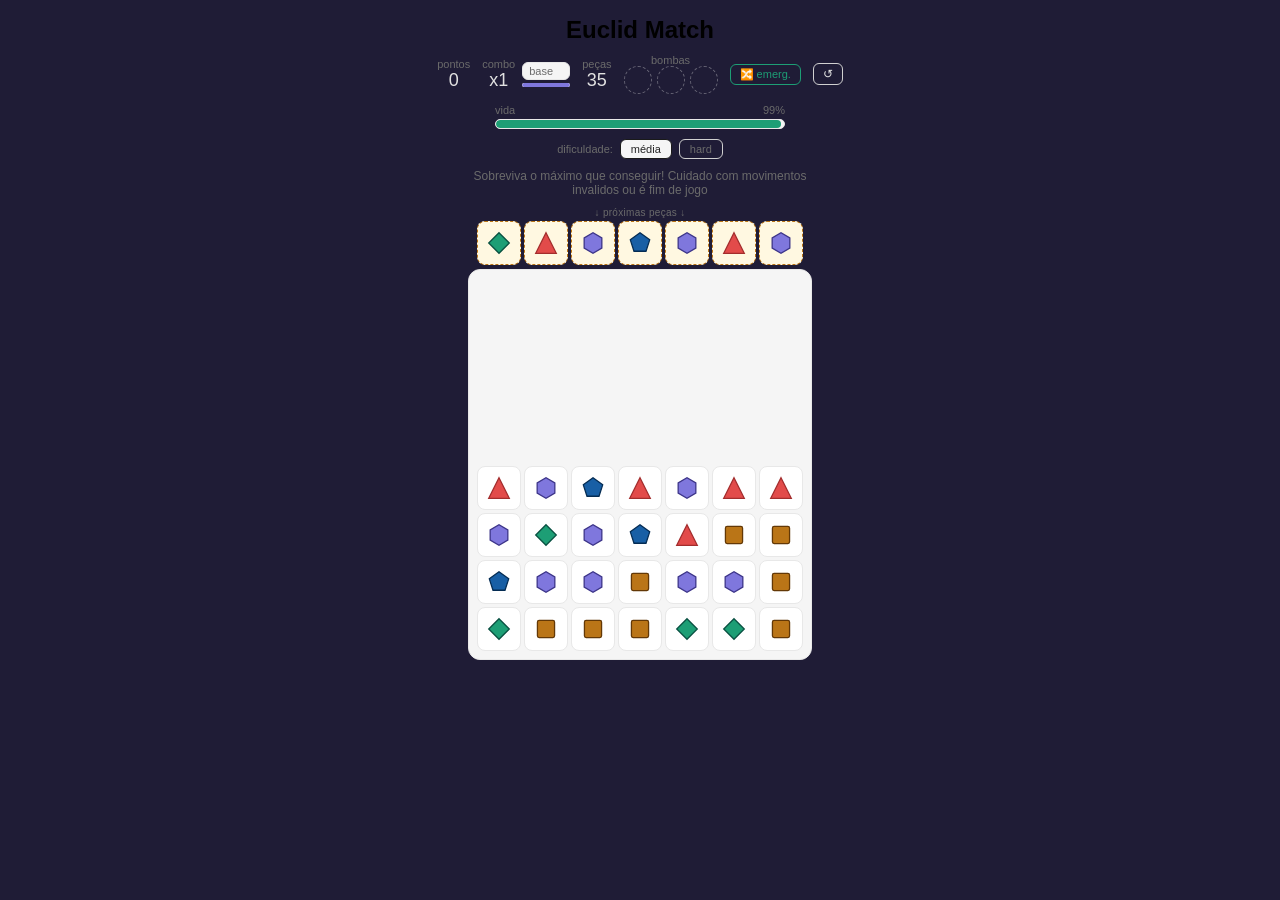
==== index.html @ 60dba9ab "paraiso de euclides v1" ====
<!DOCTYPE html>
<html lang="en">

<head>
    <meta charset="UTF-8">
    <meta name="viewport" content="width=device-width, initial-scale=1.0">
    <link rel="stylesheet" href="./styles/style.css">
    <title>Paraiso de Euclides</title>
</head>

<body>

    <!-- ═══════════════════════════════════════════════════════
     #gw — GAME WRAPPER
     Raiz de todo o layout do jogo.
     Futuro: substituir por <canvas> ou manter DOM dependendo
     da direção do projeto. Se quiser adicionar telas (menu,
     tutorial, highscore), cada tela vira um filho desse wrapper
     com display:none/flex controlado por screens/router.js
════════════════════════════════════════════════════════════ -->
    <div id="gw">
        <h2 class="sr-only">Euclid Match</h2>

        <!-- ── HUD SUPERIOR ──────────────────────────────────────
       Responsabilidade: exibir estado do jogo em tempo real.
       Componente futuro: components/hud.js
       Contém: pontuação, combo, peças restantes, bombas,
               botão de emergência, botão restart.
  ─────────────────────────────────────────────────────── -->
        <div id="topbar">

            <!-- Pontuação — atualizada por systems/match.js -->
            <div class="stat">
                <span class="sl">pontos</span>
                <span class="sv" id="score">0</span>
            </div>

            <!-- Combo meter — controlado por systems/combo.js
         #combotimer-bar = barra de janela de tempo do combo
         #multibadge     = texto do multiplicador atual (+0.5x, +1.0x...)
    -->
            <div id="combowrap">
                <div class="stat">
                    <span class="sl">combo</span>
                    <span id="combometer">x1</span>
                </div>
                <div style="display:flex;flex-direction:column;gap:3px;">
                    <span id="multibadge">base</span>
                    <div id="combotimer-bg">
                        <div id="combotimer-bar" style="width:100%"></div>
                    </div>
                </div>
            </div>

            <!-- Contador de peças restantes — atualizado por systems/board.js + systems/queue.js -->
            <div class="stat">
                <span class="sl">peças</span>
                <span class="sv" id="piecesleft">—</span>
            </div>

            <!-- Bombas — controlado por systems/bomb.js
         Cada .bomb-icon é um botão clicável gerado dinamicamente.
         .bomb-empty = slot vazio (sem bomba disponível)
    -->
            <div class="stat">
                <span class="sl">bombas</span>
                <div id="bombbar"></div>
            </div>

            <!-- Botão de emergência — controlado por systems/emergency.js
         1 uso por partida. Permite losango mover ortogonalmente.
    -->
            <button id="emergency-btn">🔀 emerg.</button>

            <!-- Restart — chama init() em core/main.js -->
            <button class="restart" id="restart">↺</button>
        </div>

        <!-- ── HP BAR ─────────────────────────────────────────────
       Sistema: systems/hp.js
       #hpbar largura e cor mudam via JS conforme hp cai.
       Verde (>50%) → Laranja (25-50%) → Vermelho (<25%)
  ──────────────────────────────────────────────────────── -->
        <div id="hpwrap">
            <div id="hplabel">
                <span>vida</span>
                <span id="hppct">100%</span>
            </div>
            <div id="hpbar-bg">
                <div id="hpbar" style="width:100%;background:#1D9E75;"></div>
            </div>
        </div>

        <!-- ── DIFFICULTY SELECTOR ──────────────────────────────
       Futuro: mover para tela de menu (screens/menu.js).
       Cada botão seta a variável diff e chama init().
       Pode virar um componente: components/difficulty-picker.js
  ──────────────────────────────────────────────────────── -->
        <div id="diff-bar">
            <span style="font-size:11px;color:var(--color-text-secondary)">dificuldade:</span>
            <button class="diff-btn active" data-diff="medio">média</button>
            <button class="diff-btn" data-diff="hard">hard</button>
        </div>

        <!-- ── STATUS MESSAGE ───────────────────────────────────
       Linha de feedback contextual.
       Atualizado por setMsg() — candidato a events/EventBus.emit('msg', texto)
       para desacoplar sistemas do DOM diretamente.
  ──────────────────────────────────────────────────────── -->
        <div id="msg">selecione uma peça</div>

        <!-- ── BOARD WRAPPER ────────────────────────────────────
       position:relative para o #overlay ficar absoluto sobre o tabuleiro.
       Contém: fila de entrada, tabuleiro, overlay de fim de jogo.
  ──────────────────────────────────────────────────────── -->
        <div id="boardwrap">

            <!-- ── QUEUE (fila de entrada) ──────────────────────
         Sistema: systems/queue.js
         Mostra 1 linha com a próxima peça de cada coluna.
         Células com .will-drop = coluna com espaço no topo,
         peça vai entrar imediatamente após o próximo gravity().
    ──────────────────────────────────────────────────── -->
            <div id="queue-label">↓ próximas peças ↓</div>
            <div id="queue-area">
                <!-- gerado dinamicamente por renderQueue() em systems/queue.js -->
            </div>

            <!-- ── BOARD (tabuleiro principal) ──────────────────
         Sistema: systems/board.js
         Grid 7×8. Células geradas dinamicamente por render()
         em systems/board.js.
         
         Estado de uma célula (classes CSS):
           padrão      = peça normal, clicável
           .empty      = sem peça (cursor default)
           .selected   = peça atualmente selecionada
           .highlight  = destinos válidos de movimento
           .hl2x2      = hexágonos em posição de combo 2×2
           .bomb-target = área de efeito da bomba ativa
           .em-target  = destinos válidos para emergência
         
         Cada célula tem data-r e data-c para indexação.
    ──────────────────────────────────────────────────── -->
            <div id="board">
                <!-- gerado dinamicamente por render() em systems/board.js -->
            </div>

            <!-- ── OVERLAY (fim de jogo) ────────────────────────
         Sistema: systems/gameover.js
         Aparece sobre o tabuleiro em 3 situações:
           - vitória      (reason='win')
           - vida zerada  (reason='vida')
           - no-combo     (reason='nocombo')
         
         Futuro: pode conter botões de "próxima fase", 
         "compartilhar pontuação", "ver tutorial" etc.
         Mover lógica para: components/overlay.js
    ──────────────────────────────────────────────────── -->
            <div id="overlay">
                <div id="overlay-box">
                    <div id="overlay-title"></div> <!-- ex: "🏆 vitória!" -->
                    <div id="overlay-sub"></div> <!-- motivo do fim -->
                    <div id="overlay-score"></div> <!-- pontuação final -->
                    <button id="overlay-btn">jogar de novo</button>
                </div>
            </div>

        </div><!-- /boardwrap -->
    </div><!-- /gw -->
    <script type="module" src="./src/core/main.js"></script>
</body>

</html>
---- styles/style.css ----
:root {
  --color-background-primary: #ffffff;
  --color-background-secondary: #f5f5f5;
  --color-background-info: #e8f0fe;
  --color-background-success: #e6f4ea;
  --color-border-primary: #1a1a1a;
  --color-border-secondary: #d0d0d0;
  --color-border-tertiary: #e8e8e8;
  --color-border-info: #4285f4;
  --color-border-success: #34a853;
  --color-text-primary: #e1e1e1;
  --color-text-secondary: #6b6b6b;
  --color-text-terciary: #242424;
  --border-radius-md: 6px;
  --border-radius-lg: 12px;
  --font-sans: -apple-system, BlinkMacSystemFont, 'Segoe UI', sans-serif;
}


/* ── RESET ─────────────────────────────────────────────
       Mover para: styles/reset.css
    ──────────────────────────────────────────────────────── */
    *{box-sizing:border-box;margin:0;padding:0;}

    body {
      background-color: #1f1c36;
    }

    /* ── LAYOUT ROOT ────────────────────────────────────────
       #gw = game wrapper, raiz de todo o layout.
       Mover para: styles/layout.css
    ──────────────────────────────────────────────────────── */
    #gw{padding:1rem 0;display:flex;flex-direction:column;align-items:center;gap:10px;font-family:var(--font-sans);}

    /* ── HUD (heads-up display) ─────────────────────────────
       Barra superior com pontos, combo, peças restantes, bombas.
       Candidato a componente: components/hud.js
       Mover para: styles/hud.css
    ──────────────────────────────────────────────────────── */
    #topbar{display:flex;gap:12px;align-items:center;flex-wrap:wrap;justify-content:center;}
    .sl{font-size:11px;color:var(--color-text-secondary);}
    .sv{font-size:18px;font-weight:500;color:var(--color-text-primary);}
    .stat{display:flex;flex-direction:column;align-items:center;}

    /* ── HP BAR ─────────────────────────────────────────────
       Sistema próprio: systems/hp.js
       Mover para: styles/hp.css
    ──────────────────────────────────────────────────────── */
    #hpwrap{width:290px;}
    #hplabel{display:flex;justify-content:space-between;font-size:11px;color:var(--color-text-secondary);margin-bottom:3px;}
    #hpbar-bg{width:100%;height:10px;background:var(--color-background-secondary);border-radius:5px;overflow:hidden;border:0.5px solid var(--color-border-tertiary);}
    #hpbar{height:100%;border-radius:5px;transition:width 0.2s,background 0.3s;}

    /* ── COMBO UI ───────────────────────────────────────────
       Sistema próprio: systems/combo.js
       Mover para: styles/combo.css
    ──────────────────────────────────────────────────────── */
    #combowrap{display:flex;align-items:center;gap:7px;}
    #combometer{font-size:18px;font-weight:500;}
    #multibadge{font-size:11px;padding:2px 6px;border-radius:var(--border-radius-md);background:var(--color-background-secondary);border:0.5px solid var(--color-border-tertiary);color:var(--color-text-secondary);}
    #combotimer-bg{width:48px;height:4px;background:var(--color-background-secondary);border-radius:2px;overflow:hidden;}
    #combotimer-bar{height:100%;background:#7F77DD;border-radius:2px;}

    /* ── BOMBS UI ───────────────────────────────────────────
       Sistema próprio: systems/bomb.js
       Mover para: styles/bomb.css
    ──────────────────────────────────────────────────────── */
    #bombbar{display:flex;gap:5px;align-items:center;}
    .bomb-icon{width:28px;height:28px;border-radius:50%;background:#ED93B1;border:1.5px solid #D4537E;display:flex;align-items:center;justify-content:center;font-size:13px;cursor:pointer;transition:transform 0.1s;user-select:none;}
    .bomb-icon:hover{transform:scale(1.12);}
    .bomb-icon.active-bomb{outline:2px solid #D4537E;outline-offset:1px;}
    .bomb-empty{width:28px;height:28px;border-radius:50%;border:1.5px dashed var(--color-border-tertiary);opacity:0.35;}

    /* ── DIFFICULTY SELECTOR ────────────────────────────────
       Poderia ser um componente: components/difficulty-picker.js
       Ou parte do menu inicial (futuro: screens/menu.js)
    ──────────────────────────────────────────────────────── */
    #diff-bar{display:flex;gap:7px;align-items:center;}
    .diff-btn{font-size:11px;padding:3px 10px;border-radius:var(--border-radius-md);border:0.5px solid var(--color-border-secondary);background:transparent;color:var(--color-text-secondary);cursor:pointer;}
    .diff-btn:hover{background:var(--color-background-secondary);}
    .diff-btn.active{background:var(--color-background-secondary);color:var(--color-text-terciary);border-color:var(--color-border-primary);font-weight:500;}

    /* ── BOARD WRAPPER ──────────────────────────────────────
       Contém: fila de entrada (queue), tabuleiro principal, overlay.
       Mover para: styles/board.css
    ──────────────────────────────────────────────────────── */
    #boardwrap{position:relative;display:flex;flex-direction:column;align-items:center;}

    /* ── QUEUE (fila de entrada) ────────────────────────────
       Sistema próprio: systems/queue.js
       Mostra a próxima linha que vai entrar por coluna.
       .will-drop = coluna que vai receber peça imediatamente
    ──────────────────────────────────────────────────────── */
    #queue-label{font-size:10px;color:var(--color-text-secondary);text-align:center;margin-bottom:3px;letter-spacing:0.03em;}
    #queue-area{display:grid;grid-template-columns:repeat(7,44px);gap:3px;padding:0 8px;margin-bottom:4px;}
    .qcell{width:44px;height:44px;border-radius:8px;display:flex;align-items:center;justify-content:center;background:var(--color-background-secondary);border:1.5px dashed var(--color-border-secondary);transition:background 0.2s;}
    .qcell.will-drop{background:#FFF8E1;border-color:#BA7517;}

    /* ── BOARD (tabuleiro principal) ────────────────────────
       Sistema principal: systems/board.js
       Grid 7×8 de células.
       Estados de célula:
         .selected    = peça selecionada pelo jogador
         .highlight   = destino válido de movimento (azul)
         .hl2x2       = hexágonos que formam 2×2 (verde)
         .bomb-target = célula dentro do alcance de bomba (rosa)
         .em-target   = destino válido para movimento de emergência
         .empty       = célula vazia (sem peça)
    ──────────────────────────────────────────────────────── */
    #board{display:grid;grid-template-columns:repeat(7,44px);gap:3px;background:var(--color-background-secondary);border:0.5px solid var(--color-border-tertiary);border-radius:var(--border-radius-lg);padding:8px;}
    .cell{width:44px;height:44px;border-radius:8px;cursor:pointer;display:flex;align-items:center;justify-content:center;user-select:none;background:var(--color-background-primary);border:0.5px solid var(--color-border-tertiary);transition:transform 0.1s;}
    .cell:hover{transform:scale(1.08);}
    .cell.selected{outline:3px solid var(--color-text-primary);outline-offset:-3px;}
    .cell.highlight{background:var(--color-background-info);border-color:var(--color-border-info);}
    .cell.hl2x2{background:var(--color-background-success);border-color:var(--color-border-success);}
    .cell.bomb-target{background:#FBEAF0;border:1.5px solid #D4537E;}
    .cell.empty{background:transparent;border:none;cursor:default;}
    .cell.empty.bomb-target{background:#FDF0F5;border:1.5px dashed #D4537E;}
    .cell.em-target{background:#E1F5EE;border:1.5px dashed #1D9E75;cursor:crosshair;}

    /* ── STATUS MESSAGE ─────────────────────────────────────
       Linha de feedback contextual para o jogador.
       Mover para: styles/hud.css
       Gerenciado por: setMsg() em core/main.js ou systems/input.js
    ──────────────────────────────────────────────────────── */
    #msg{font-size:12px;color:var(--color-text-secondary);min-height:16px;text-align:center;max-width:340px;}

    /* ── OVERLAY (game over / vitória) ─────────────────────
       Sistema próprio: systems/gameover.js + components/overlay.js
       Aparece sobre o tabuleiro com resultado final.
       Mover para: styles/overlay.css
    ──────────────────────────────────────────────────────── */
    #overlay{display:none;position:absolute;inset:0;background:rgba(0,0,0,0.6);border-radius:var(--border-radius-lg);align-items:center;justify-content:center;z-index:10;}
    #overlay.show{display:flex;}
    #overlay-box{background:var(--color-background-primary);border:0.5px solid var(--color-border-tertiary);border-radius:var(--border-radius-lg);padding:1.5rem 2rem;display:flex;flex-direction:column;align-items:center;gap:10px;min-width:200px;}
    #overlay-title{font-size:22px;font-weight:500;}
    #overlay-sub{font-size:13px;color:var(--color-text-secondary);text-align:center;max-width:220px;line-height:1.5;}
    #overlay-score{font-size:24px;font-weight:500;}
    #overlay-btn{font-size:13px;padding:5px 18px;border-radius:var(--border-radius-md);border:0.5px solid var(--color-border-secondary);background:transparent;cursor:pointer;}
    #overlay-btn:hover{background:var(--color-background-secondary);}

    /* ── BOTÕES UTILITÁRIOS ─────────────────────────────────
       Mover para: styles/buttons.css
    ──────────────────────────────────────────────────────── */
    button.restart{font-size:12px;padding:3px 9px;border-radius:var(--border-radius-md);border:0.5px solid var(--color-border-secondary);background:transparent;color:var(--color-text-primary);cursor:pointer;}
    button.restart:hover{background:var(--color-background-secondary);}
    #emergency-btn{font-size:11px;padding:3px 9px;border-radius:var(--border-radius-md);border:0.5px solid #1D9E75;color:#1D9E75;background:transparent;cursor:pointer;}
    #emergency-btn:disabled{opacity:0.3;cursor:default;border-color:var(--color-border-tertiary);color:var(--color-text-secondary);}
    #emergency-btn.active-em{outline:2px solid #1D9E75;outline-offset:1px;}
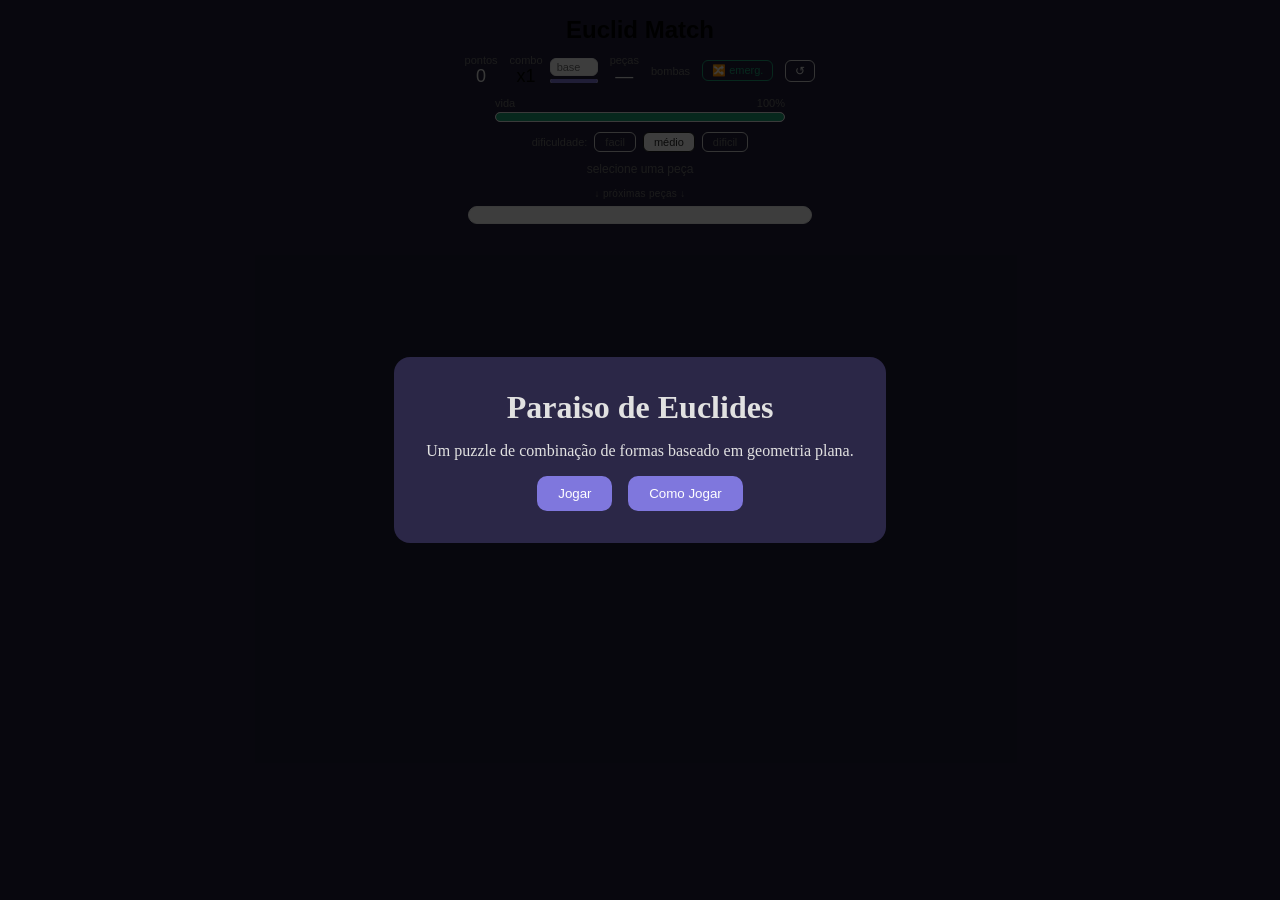
==== commit 3fce2d36: "tutorial e menu" ====
--- a/index.html
+++ b/index.html
@@ -9,7 +9,91 @@
 </head>
 
 <body>
-
+<!-- MENU INICIAL -->
+<div id="start-screen" class="screen show">
+
+    <div class="screen-box">
+
+        <h1>Paraiso de Euclides</h1>
+
+        <p>
+            Um puzzle de combinação de formas baseado em geometria plana.
+        </p>
+
+        <div class="screen-buttons">
+
+            <button id="play-btn">
+                Jogar
+            </button>
+
+            <button id="tutorial-btn">
+                Como Jogar
+            </button>
+
+        </div>
+
+    </div>
+
+</div>
+
+
+<!-- TUTORIAL -->
+<div id="tutorial-screen" class="screen">
+
+    <div class="screen-box tutorial-box">
+
+        <h2>Como Jogar</h2>
+
+        <div class="tutorial-content">
+
+            <h3>Objetivo</h3>
+
+            <p>
+                Faça combinações entre as figuras para ganhar pontos e impedir
+                que sua vida chegue a zero.
+            </p>
+
+            <p>
+                Movimentos invalidos automaticamente o fará perder a partida. Então tome cuidado!
+            </p>
+
+            <h3>Peças</h3>
+
+            <ul>
+                <li>
+                    🔺 Triângulos por serem a forma geometrica mais versatil se movem em todas as direções
+                </li>
+
+                <li>
+                    🟪 Quadrados formam combos apenas em linha reta com no minimo 4 peças.
+                </li>
+
+                <li>
+                    ♦ Losangos movem-se pelas diagonais.
+                </li>
+
+                <li>
+                    ⬡ Hexágonos são uma ótima forma geometrica para cobrir o plano e portanto podem realizar combos em area 2×2.
+                </li>
+
+            </ul>
+
+            <h3>Bombas</h3>
+
+            <p>
+                Use bombas para remover peças do tabuleiro em situações de emergência.
+                
+                Você obtem uma bomba ao realizar um combo de 4 ou mais peças.
+            </p>
+        </div>
+
+        <button id="back-btn">
+            Voltar
+        </button>
+
+    </div>
+
+</div>
     <!-- ═══════════════════════════════════════════════════════
      #gw — GAME WRAPPER
      Raiz de todo o layout do jogo.
@@ -98,8 +182,9 @@
   ──────────────────────────────────────────────────────── -->
         <div id="diff-bar">
             <span style="font-size:11px;color:var(--color-text-secondary)">dificuldade:</span>
-            <button class="diff-btn active" data-diff="medio">média</button>
-            <button class="diff-btn" data-diff="hard">hard</button>
+            <button class="diff-btn" data-diff="facil">facil</button>
+            <button class="diff-btn active" data-diff="medio">médio</button>
+            <button class="diff-btn" data-diff="hard">dificil</button>
         </div>
 
         <!-- ── STATUS MESSAGE ───────────────────────────────────
@@ -113,20 +198,24 @@
        position:relative para o #overlay ficar absoluto sobre o tabuleiro.
        Contém: fila de entrada, tabuleiro, overlay de fim de jogo.
   ──────────────────────────────────────────────────────── -->
-        <div id="boardwrap">
-
-            <!-- ── QUEUE (fila de entrada) ──────────────────────
+        <div class="gameArea">
+            <div class="tutorial-screen" id="tutorial">
+
+            </div>
+            <div id="boardwrap">
+
+                <!-- ── QUEUE (fila de entrada) ──────────────────────
          Sistema: systems/queue.js
          Mostra 1 linha com a próxima peça de cada coluna.
          Células com .will-drop = coluna com espaço no topo,
          peça vai entrar imediatamente após o próximo gravity().
     ──────────────────────────────────────────────────── -->
-            <div id="queue-label">↓ próximas peças ↓</div>
-            <div id="queue-area">
-                <!-- gerado dinamicamente por renderQueue() em systems/queue.js -->
-            </div>
-
-            <!-- ── BOARD (tabuleiro principal) ──────────────────
+                <div id="queue-label">↓ próximas peças ↓</div>
+                <div id="queue-area">
+                    <!-- gerado dinamicamente por renderQueue() em systems/queue.js -->
+                </div>
+
+                <!-- ── BOARD (tabuleiro principal) ──────────────────
          Sistema: systems/board.js
          Grid 7×8. Células geradas dinamicamente por render()
          em systems/board.js.
@@ -142,11 +231,11 @@
          
          Cada célula tem data-r e data-c para indexação.
     ──────────────────────────────────────────────────── -->
-            <div id="board">
-                <!-- gerado dinamicamente por render() em systems/board.js -->
-            </div>
-
-            <!-- ── OVERLAY (fim de jogo) ────────────────────────
+                <div id="board">
+                    <!-- gerado dinamicamente por render() em systems/board.js -->
+                </div>
+
+                <!-- ── OVERLAY (fim de jogo) ────────────────────────
          Sistema: systems/gameover.js
          Aparece sobre o tabuleiro em 3 situações:
            - vitória      (reason='win')
@@ -157,16 +246,20 @@
          "compartilhar pontuação", "ver tutorial" etc.
          Mover lógica para: components/overlay.js
     ──────────────────────────────────────────────────── -->
-            <div id="overlay">
-                <div id="overlay-box">
-                    <div id="overlay-title"></div> <!-- ex: "🏆 vitória!" -->
-                    <div id="overlay-sub"></div> <!-- motivo do fim -->
-                    <div id="overlay-score"></div> <!-- pontuação final -->
-                    <button id="overlay-btn">jogar de novo</button>
-                </div>
-            </div>
-
-        </div><!-- /boardwrap -->
+                <div id="overlay">
+                    <div id="overlay-box">
+                        <div id="overlay-title"></div> <!-- ex: "🏆 vitória!" -->
+                        <div id="overlay-sub"></div> <!-- motivo do fim -->
+                        <div id="overlay-score"></div> <!-- pontuação final -->
+                        <button id="overlay-btn">jogar de novo</button>
+                    </div>
+                </div>
+
+            </div>
+        </div>
+
+
+        <!-- /boardwrap -->
     </div><!-- /gw -->
     <script type="module" src="./src/core/main.js"></script>
 </body>
--- a/styles/style.css
+++ b/styles/style.css
@@ -1,103 +1,270 @@
-
 :root {
-  --color-background-primary: #ffffff;
-  --color-background-secondary: #f5f5f5;
-  --color-background-info: #e8f0fe;
-  --color-background-success: #e6f4ea;
-  --color-border-primary: #1a1a1a;
-  --color-border-secondary: #d0d0d0;
-  --color-border-tertiary: #e8e8e8;
-  --color-border-info: #4285f4;
-  --color-border-success: #34a853;
-  --color-text-primary: #e1e1e1;
-  --color-text-secondary: #6b6b6b;
-  --color-text-terciary: #242424;
-  --border-radius-md: 6px;
-  --border-radius-lg: 12px;
-  --font-sans: -apple-system, BlinkMacSystemFont, 'Segoe UI', sans-serif;
+   --color-background-primary: #ffffff;
+   --color-background-secondary: #f5f5f5;
+   --color-background-info: #e8f0fe;
+   --color-background-success: #e6f4ea;
+   --color-border-primary: #1a1a1a;
+   --color-border-secondary: #d0d0d0;
+   --color-border-tertiary: #e8e8e8;
+   --color-border-info: #4285f4;
+   --color-border-success: #34a853;
+   --color-text-primary: #e1e1e1;
+   --color-text-secondary: #6b6b6b;
+   --color-text-terciary: #242424;
+   --border-radius-md: 6px;
+   --border-radius-lg: 12px;
+   --font-sans: -apple-system, BlinkMacSystemFont, 'Segoe UI', sans-serif;
 }
 
 
 /* ── RESET ─────────────────────────────────────────────
        Mover para: styles/reset.css
     ──────────────────────────────────────────────────────── */
-    *{box-sizing:border-box;margin:0;padding:0;}
-
-    body {
-      background-color: #1f1c36;
-    }
-
-    /* ── LAYOUT ROOT ────────────────────────────────────────
+* {
+   box-sizing: border-box;
+   margin: 0;
+   padding: 0;
+}
+
+body {
+   background-color: #1f1c36;
+}
+
+/* ── LAYOUT ROOT ────────────────────────────────────────
        #gw = game wrapper, raiz de todo o layout.
        Mover para: styles/layout.css
     ──────────────────────────────────────────────────────── */
-    #gw{padding:1rem 0;display:flex;flex-direction:column;align-items:center;gap:10px;font-family:var(--font-sans);}
-
-    /* ── HUD (heads-up display) ─────────────────────────────
+#gw {
+   padding: 1rem 0;
+   display: flex;
+   flex-direction: column;
+   align-items: center;
+   gap: 10px;
+   font-family: var(--font-sans);
+}
+
+/* ── HUD (heads-up display) ─────────────────────────────
        Barra superior com pontos, combo, peças restantes, bombas.
        Candidato a componente: components/hud.js
        Mover para: styles/hud.css
     ──────────────────────────────────────────────────────── */
-    #topbar{display:flex;gap:12px;align-items:center;flex-wrap:wrap;justify-content:center;}
-    .sl{font-size:11px;color:var(--color-text-secondary);}
-    .sv{font-size:18px;font-weight:500;color:var(--color-text-primary);}
-    .stat{display:flex;flex-direction:column;align-items:center;}
-
-    /* ── HP BAR ─────────────────────────────────────────────
+#topbar {
+   display: flex;
+   gap: 12px;
+   align-items: center;
+   flex-wrap: wrap;
+   justify-content: center;
+}
+
+.sl {
+   font-size: 11px;
+   color: var(--color-text-secondary);
+}
+
+.sv {
+   font-size: 18px;
+   font-weight: 500;
+   color: var(--color-text-primary);
+}
+
+.stat {
+   display: flex;
+   flex-direction: column;
+   align-items: center;
+}
+
+/* ── HP BAR ─────────────────────────────────────────────
        Sistema próprio: systems/hp.js
        Mover para: styles/hp.css
     ──────────────────────────────────────────────────────── */
-    #hpwrap{width:290px;}
-    #hplabel{display:flex;justify-content:space-between;font-size:11px;color:var(--color-text-secondary);margin-bottom:3px;}
-    #hpbar-bg{width:100%;height:10px;background:var(--color-background-secondary);border-radius:5px;overflow:hidden;border:0.5px solid var(--color-border-tertiary);}
-    #hpbar{height:100%;border-radius:5px;transition:width 0.2s,background 0.3s;}
-
-    /* ── COMBO UI ───────────────────────────────────────────
+#hpwrap {
+   width: 290px;
+}
+
+#hplabel {
+   display: flex;
+   justify-content: space-between;
+   font-size: 11px;
+   color: var(--color-text-secondary);
+   margin-bottom: 3px;
+}
+
+#hpbar-bg {
+   width: 100%;
+   height: 10px;
+   background: var(--color-background-secondary);
+   border-radius: 5px;
+   overflow: hidden;
+   border: 0.5px solid var(--color-border-tertiary);
+}
+
+#hpbar {
+   height: 100%;
+   border-radius: 5px;
+   transition: width 0.2s, background 0.3s;
+}
+
+/* ── COMBO UI ───────────────────────────────────────────
        Sistema próprio: systems/combo.js
        Mover para: styles/combo.css
     ──────────────────────────────────────────────────────── */
-    #combowrap{display:flex;align-items:center;gap:7px;}
-    #combometer{font-size:18px;font-weight:500;}
-    #multibadge{font-size:11px;padding:2px 6px;border-radius:var(--border-radius-md);background:var(--color-background-secondary);border:0.5px solid var(--color-border-tertiary);color:var(--color-text-secondary);}
-    #combotimer-bg{width:48px;height:4px;background:var(--color-background-secondary);border-radius:2px;overflow:hidden;}
-    #combotimer-bar{height:100%;background:#7F77DD;border-radius:2px;}
-
-    /* ── BOMBS UI ───────────────────────────────────────────
+#combowrap {
+   display: flex;
+   align-items: center;
+   gap: 7px;
+}
+
+#combometer {
+   font-size: 18px;
+   font-weight: 500;
+}
+
+#multibadge {
+   font-size: 11px;
+   padding: 2px 6px;
+   border-radius: var(--border-radius-md);
+   background: var(--color-background-secondary);
+   border: 0.5px solid var(--color-border-tertiary);
+   color: var(--color-text-secondary);
+}
+
+#combotimer-bg {
+   width: 48px;
+   height: 4px;
+   background: var(--color-background-secondary);
+   border-radius: 2px;
+   overflow: hidden;
+}
+
+#combotimer-bar {
+   height: 100%;
+   background: #7F77DD;
+   border-radius: 2px;
+}
+
+/* ── BOMBS UI ───────────────────────────────────────────
        Sistema próprio: systems/bomb.js
        Mover para: styles/bomb.css
     ──────────────────────────────────────────────────────── */
-    #bombbar{display:flex;gap:5px;align-items:center;}
-    .bomb-icon{width:28px;height:28px;border-radius:50%;background:#ED93B1;border:1.5px solid #D4537E;display:flex;align-items:center;justify-content:center;font-size:13px;cursor:pointer;transition:transform 0.1s;user-select:none;}
-    .bomb-icon:hover{transform:scale(1.12);}
-    .bomb-icon.active-bomb{outline:2px solid #D4537E;outline-offset:1px;}
-    .bomb-empty{width:28px;height:28px;border-radius:50%;border:1.5px dashed var(--color-border-tertiary);opacity:0.35;}
-
-    /* ── DIFFICULTY SELECTOR ────────────────────────────────
+#bombbar {
+   display: flex;
+   gap: 5px;
+   align-items: center;
+}
+
+.bomb-icon {
+   width: 28px;
+   height: 28px;
+   border-radius: 50%;
+   background: #ED93B1;
+   border: 1.5px solid #D4537E;
+   display: flex;
+   align-items: center;
+   justify-content: center;
+   font-size: 13px;
+   cursor: pointer;
+   transition: transform 0.1s;
+   user-select: none;
+}
+
+.bomb-icon:hover {
+   transform: scale(1.12);
+}
+
+.bomb-icon.active-bomb {
+   outline: 2px solid #D4537E;
+   outline-offset: 1px;
+}
+
+.bomb-empty {
+   width: 28px;
+   height: 28px;
+   border-radius: 50%;
+   border: 1.5px dashed var(--color-border-tertiary);
+   opacity: 0.35;
+}
+
+/* ── DIFFICULTY SELECTOR ────────────────────────────────
        Poderia ser um componente: components/difficulty-picker.js
        Ou parte do menu inicial (futuro: screens/menu.js)
     ──────────────────────────────────────────────────────── */
-    #diff-bar{display:flex;gap:7px;align-items:center;}
-    .diff-btn{font-size:11px;padding:3px 10px;border-radius:var(--border-radius-md);border:0.5px solid var(--color-border-secondary);background:transparent;color:var(--color-text-secondary);cursor:pointer;}
-    .diff-btn:hover{background:var(--color-background-secondary);}
-    .diff-btn.active{background:var(--color-background-secondary);color:var(--color-text-terciary);border-color:var(--color-border-primary);font-weight:500;}
-
-    /* ── BOARD WRAPPER ──────────────────────────────────────
+#diff-bar {
+   display: flex;
+   gap: 7px;
+   align-items: center;
+}
+
+.diff-btn {
+   font-size: 11px;
+   padding: 3px 10px;
+   border-radius: var(--border-radius-md);
+   border: 0.5px solid var(--color-border-secondary);
+   background: transparent;
+   color: var(--color-text-secondary);
+   cursor: pointer;
+}
+
+.diff-btn:hover {
+   background: var(--color-background-secondary);
+}
+
+.diff-btn.active {
+   background: var(--color-background-secondary);
+   color: var(--color-text-terciary);
+   border-color: var(--color-border-primary);
+   font-weight: 500;
+}
+
+/* ── BOARD WRAPPER ──────────────────────────────────────
        Contém: fila de entrada (queue), tabuleiro principal, overlay.
        Mover para: styles/board.css
     ──────────────────────────────────────────────────────── */
-    #boardwrap{position:relative;display:flex;flex-direction:column;align-items:center;}
-
-    /* ── QUEUE (fila de entrada) ────────────────────────────
+#boardwrap {
+   position: relative;
+   display: flex;
+   flex-direction: column;
+   align-items: center;
+}
+
+/* ── QUEUE (fila de entrada) ────────────────────────────
        Sistema próprio: systems/queue.js
        Mostra a próxima linha que vai entrar por coluna.
        .will-drop = coluna que vai receber peça imediatamente
     ──────────────────────────────────────────────────────── */
-    #queue-label{font-size:10px;color:var(--color-text-secondary);text-align:center;margin-bottom:3px;letter-spacing:0.03em;}
-    #queue-area{display:grid;grid-template-columns:repeat(7,44px);gap:3px;padding:0 8px;margin-bottom:4px;}
-    .qcell{width:44px;height:44px;border-radius:8px;display:flex;align-items:center;justify-content:center;background:var(--color-background-secondary);border:1.5px dashed var(--color-border-secondary);transition:background 0.2s;}
-    .qcell.will-drop{background:#FFF8E1;border-color:#BA7517;}
-
-    /* ── BOARD (tabuleiro principal) ────────────────────────
+#queue-label {
+   font-size: 10px;
+   color: var(--color-text-secondary);
+   text-align: center;
+   margin-bottom: 3px;
+   letter-spacing: 0.03em;
+}
+
+#queue-area {
+   display: grid;
+   grid-template-columns: repeat(7, 44px);
+   gap: 3px;
+   padding: 0 8px;
+   margin-bottom: 4px;
+}
+
+.qcell {
+   width: 44px;
+   height: 44px;
+   border-radius: 8px;
+   display: flex;
+   align-items: center;
+   justify-content: center;
+   background: var(--color-background-secondary);
+   border: 1.5px dashed var(--color-border-secondary);
+   transition: background 0.2s;
+}
+
+.qcell.will-drop {
+   background: #FFF8E1;
+   border-color: #BA7517;
+}
+
+/* ── BOARD (tabuleiro principal) ────────────────────────
        Sistema principal: systems/board.js
        Grid 7×8 de células.
        Estados de célula:
@@ -108,44 +275,287 @@
          .em-target   = destino válido para movimento de emergência
          .empty       = célula vazia (sem peça)
     ──────────────────────────────────────────────────────── */
-    #board{display:grid;grid-template-columns:repeat(7,44px);gap:3px;background:var(--color-background-secondary);border:0.5px solid var(--color-border-tertiary);border-radius:var(--border-radius-lg);padding:8px;}
-    .cell{width:44px;height:44px;border-radius:8px;cursor:pointer;display:flex;align-items:center;justify-content:center;user-select:none;background:var(--color-background-primary);border:0.5px solid var(--color-border-tertiary);transition:transform 0.1s;}
-    .cell:hover{transform:scale(1.08);}
-    .cell.selected{outline:3px solid var(--color-text-primary);outline-offset:-3px;}
-    .cell.highlight{background:var(--color-background-info);border-color:var(--color-border-info);}
-    .cell.hl2x2{background:var(--color-background-success);border-color:var(--color-border-success);}
-    .cell.bomb-target{background:#FBEAF0;border:1.5px solid #D4537E;}
-    .cell.empty{background:transparent;border:none;cursor:default;}
-    .cell.empty.bomb-target{background:#FDF0F5;border:1.5px dashed #D4537E;}
-    .cell.em-target{background:#E1F5EE;border:1.5px dashed #1D9E75;cursor:crosshair;}
-
-    /* ── STATUS MESSAGE ─────────────────────────────────────
+#board {
+   display: grid;
+   grid-template-columns: repeat(7, 44px);
+   gap: 3px;
+   background: var(--color-background-secondary);
+   border: 0.5px solid var(--color-border-tertiary);
+   border-radius: var(--border-radius-lg);
+   padding: 8px;
+}
+
+.cell {
+   width: 44px;
+   height: 44px;
+   border-radius: 8px;
+   cursor: pointer;
+   display: flex;
+   align-items: center;
+   justify-content: center;
+   user-select: none;
+   background: var(--color-background-primary);
+   border: 0.5px solid var(--color-border-tertiary);
+   transition: transform 0.1s;
+}
+
+.cell:hover {
+   transform: scale(1.08);
+}
+
+.cell.selected {
+   outline: 3px solid var(--color-text-primary);
+   outline-offset: -3px;
+}
+
+.cell.highlight {
+   background: var(--color-background-info);
+   border-color: var(--color-border-info);
+}
+
+.cell.hl2x2 {
+   background: var(--color-background-success);
+   border-color: var(--color-border-success);
+}
+
+.cell.bomb-target {
+   background: #FBEAF0;
+   border: 1.5px solid #D4537E;
+}
+
+.cell.empty {
+   background: transparent;
+   border: none;
+   cursor: default;
+}
+
+.cell.empty.bomb-target {
+   background: #FDF0F5;
+   border: 1.5px dashed #D4537E;
+}
+
+.cell.em-target {
+   background: #E1F5EE;
+   border: 1.5px dashed #1D9E75;
+   cursor: crosshair;
+}
+
+/* ── STATUS MESSAGE ─────────────────────────────────────
        Linha de feedback contextual para o jogador.
        Mover para: styles/hud.css
        Gerenciado por: setMsg() em core/main.js ou systems/input.js
     ──────────────────────────────────────────────────────── */
-    #msg{font-size:12px;color:var(--color-text-secondary);min-height:16px;text-align:center;max-width:340px;}
-
-    /* ── OVERLAY (game over / vitória) ─────────────────────
+#msg {
+   font-size: 12px;
+   color: var(--color-text-secondary);
+   min-height: 16px;
+   text-align: center;
+   max-width: 340px;
+}
+
+/* ── OVERLAY (game over / vitória) ─────────────────────
        Sistema próprio: systems/gameover.js + components/overlay.js
        Aparece sobre o tabuleiro com resultado final.
        Mover para: styles/overlay.css
     ──────────────────────────────────────────────────────── */
-    #overlay{display:none;position:absolute;inset:0;background:rgba(0,0,0,0.6);border-radius:var(--border-radius-lg);align-items:center;justify-content:center;z-index:10;}
-    #overlay.show{display:flex;}
-    #overlay-box{background:var(--color-background-primary);border:0.5px solid var(--color-border-tertiary);border-radius:var(--border-radius-lg);padding:1.5rem 2rem;display:flex;flex-direction:column;align-items:center;gap:10px;min-width:200px;}
-    #overlay-title{font-size:22px;font-weight:500;}
-    #overlay-sub{font-size:13px;color:var(--color-text-secondary);text-align:center;max-width:220px;line-height:1.5;}
-    #overlay-score{font-size:24px;font-weight:500;}
-    #overlay-btn{font-size:13px;padding:5px 18px;border-radius:var(--border-radius-md);border:0.5px solid var(--color-border-secondary);background:transparent;cursor:pointer;}
-    #overlay-btn:hover{background:var(--color-background-secondary);}
-
-    /* ── BOTÕES UTILITÁRIOS ─────────────────────────────────
+#overlay {
+   display: none;
+   position: absolute;
+   inset: 0;
+   background: rgba(0, 0, 0, 0.6);
+   border-radius: var(--border-radius-lg);
+   align-items: center;
+   justify-content: center;
+   z-index: 10;
+}
+
+#overlay.show {
+   display: flex;
+}
+
+#overlay-box {
+   background: var(--color-background-primary);
+   border: 0.5px solid var(--color-border-tertiary);
+   border-radius: var(--border-radius-lg);
+   padding: 1.5rem 2rem;
+   display: flex;
+   flex-direction: column;
+   align-items: center;
+   gap: 10px;
+   min-width: 200px;
+}
+
+#overlay-title {
+   font-size: 22px;
+   font-weight: 500;
+}
+
+#overlay-sub {
+   font-size: 13px;
+   color: var(--color-text-secondary);
+   text-align: center;
+   max-width: 220px;
+   line-height: 1.5;
+}
+
+#overlay-score {
+   font-size: 24px;
+   font-weight: 500;
+}
+
+#overlay-btn {
+   font-size: 13px;
+   padding: 5px 18px;
+   border-radius: var(--border-radius-md);
+   border: 0.5px solid var(--color-border-secondary);
+   background: transparent;
+   cursor: pointer;
+}
+
+#overlay-btn:hover {
+   background: var(--color-background-secondary);
+}
+
+/* ── BOTÕES UTILITÁRIOS ─────────────────────────────────
        Mover para: styles/buttons.css
     ──────────────────────────────────────────────────────── */
-    button.restart{font-size:12px;padding:3px 9px;border-radius:var(--border-radius-md);border:0.5px solid var(--color-border-secondary);background:transparent;color:var(--color-text-primary);cursor:pointer;}
-    button.restart:hover{background:var(--color-background-secondary);}
-    #emergency-btn{font-size:11px;padding:3px 9px;border-radius:var(--border-radius-md);border:0.5px solid #1D9E75;color:#1D9E75;background:transparent;cursor:pointer;}
-    #emergency-btn:disabled{opacity:0.3;cursor:default;border-color:var(--color-border-tertiary);color:var(--color-text-secondary);}
-    #emergency-btn.active-em{outline:2px solid #1D9E75;outline-offset:1px;}
-  +button.restart {
+   font-size: 12px;
+   padding: 3px 9px;
+   border-radius: var(--border-radius-md);
+   border: 0.5px solid var(--color-border-secondary);
+   background: transparent;
+   color: var(--color-text-primary);
+   cursor: pointer;
+}
+
+button.restart:hover {
+   background: var(--color-background-secondary);
+}
+
+#emergency-btn {
+   font-size: 11px;
+   padding: 3px 9px;
+   border-radius: var(--border-radius-md);
+   border: 0.5px solid #1D9E75;
+   color: #1D9E75;
+   background: transparent;
+   cursor: pointer;
+}
+
+#emergency-btn:disabled {
+   opacity: 0.3;
+   cursor: default;
+   border-color: var(--color-border-tertiary);
+   color: var(--color-text-secondary);
+}
+
+#emergency-btn.active-em {
+   outline: 2px solid #1D9E75;
+   outline-offset: 1px;
+}
+
+
+
+.screen {
+   position: fixed;
+   inset: 0;
+
+   background: rgba(0, 0, 0, .75);
+
+   display: none;
+
+   justify-content: center;
+   align-items: center;
+
+   z-index: 1000;
+}
+
+.screen.show {
+   display: flex;
+}
+
+.screen-box {
+
+   background: #2B2747;
+
+   color: var(--color-text-primary);
+
+   border-radius: 16px;
+
+   padding: 2rem;
+
+   min-width: 350px;
+
+   display: flex;
+   flex-direction: column;
+
+   align-items: center;
+
+   gap: 1rem;
+}
+
+
+.screen-buttons {
+
+   display: flex;
+
+   gap: 1rem;
+}
+
+
+.screen-box button {
+
+   padding: .6rem 1.3rem;
+
+   border: none;
+
+   border-radius: 10px;
+
+   background: #7F77DD;
+
+   color: white;
+
+   cursor: pointer;
+
+   transition: .2s;
+}
+
+
+.screen-box button:hover {
+
+   transform: scale(1.05);
+
+}
+
+
+.tutorial-box {
+
+   width: 700px;
+
+   max-width: 90vw;
+
+   max-height: 90vh;
+
+   overflow-y: auto;
+
+}
+
+
+.tutorial-content {
+
+   display: flex;
+
+   flex-direction: column;
+
+   gap: 1rem;
+
+   line-height: 1.6;
+
+}
+
+
+.tutorial-content ul {
+
+   padding-left: 20px;
+}
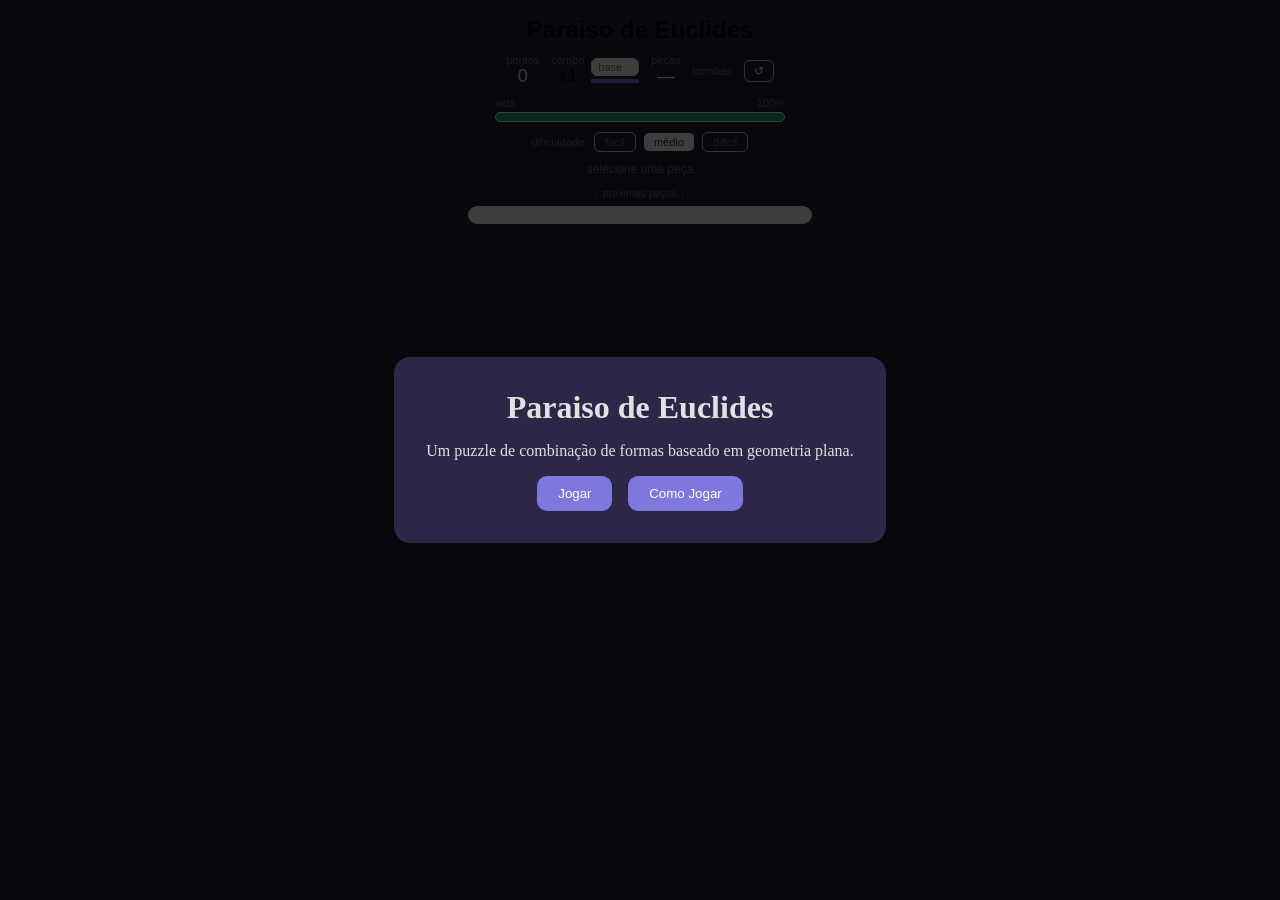
==== commit 6b6d0392: "bugfixes no audio" ====
--- a/index.html
+++ b/index.html
@@ -9,120 +9,106 @@
 </head>
 
 <body>
-<!-- MENU INICIAL -->
-<div id="start-screen" class="screen show">
-
-    <div class="screen-box">
-
-        <h1>Paraiso de Euclides</h1>
-
-        <p>
-            Um puzzle de combinação de formas baseado em geometria plana.
-        </p>
-
-        <div class="screen-buttons">
-
-            <button id="play-btn">
-                Jogar
+    
+    <div id="start-screen" class="screen show">
+
+        <div class="screen-box">
+
+            <h1>Paraiso de Euclides</h1>
+
+            <p>
+                Um puzzle de combinação de formas baseado em geometria plana.
+            </p>
+
+            <div class="screen-buttons">
+
+                <button id="play-btn">
+                    Jogar
+                </button>
+
+                <button id="tutorial-btn">
+                    Como Jogar
+                </button>
+
+            </div>
+
+        </div>
+
+    </div>
+
+
+    
+    <div id="tutorial-screen" class="screen">
+
+        <div class="screen-box tutorial-box">
+
+            <h2>Como Jogar</h2>
+
+            <div class="tutorial-content">
+
+                <h3>Objetivo</h3>
+
+                <p>
+                    Faça combinações entre as figuras para ganhar pontos e impedir
+                    que sua vida chegue a zero.
+                </p>
+
+                <p>
+                    Movimentos invalidos automaticamente o fará perder a partida. Então tome cuidado!
+                </p>
+
+                <h3>Peças</h3>
+
+                <ul>
+                    <li>
+                        🔺 Triângulos por serem a forma geometrica mais versatil se movem em todas as direções
+                    </li>
+
+                    <li>
+                        🟪 Quadrados formam combos apenas em linha reta com no minimo 4 peças.
+                    </li>
+
+                    <li>
+                        ♦ Losangos movem-se pelas diagonais.
+                    </li>
+
+                    <li>
+                        ⬡ Hexágonos são uma ótima forma geometrica para cobrir o plano e portanto podem realizar combos
+                        em area 2×2.
+                    </li>
+
+                </ul>
+
+                <h3>Bombas</h3>
+
+                <p>
+                    Use bombas para remover peças do tabuleiro em situações de emergência.
+
+                    Você obtem uma bomba ao realizar um combo de 5 ou mais peças.
+                </p>
+            </div>
+
+            <button id="back-btn">
+                Voltar
             </button>
 
-            <button id="tutorial-btn">
-                Como Jogar
-            </button>
-
         </div>
 
     </div>
-
-</div>
-
-
-<!-- TUTORIAL -->
-<div id="tutorial-screen" class="screen">
-
-    <div class="screen-box tutorial-box">
-
-        <h2>Como Jogar</h2>
-
-        <div class="tutorial-content">
-
-            <h3>Objetivo</h3>
-
-            <p>
-                Faça combinações entre as figuras para ganhar pontos e impedir
-                que sua vida chegue a zero.
-            </p>
-
-            <p>
-                Movimentos invalidos automaticamente o fará perder a partida. Então tome cuidado!
-            </p>
-
-            <h3>Peças</h3>
-
-            <ul>
-                <li>
-                    🔺 Triângulos por serem a forma geometrica mais versatil se movem em todas as direções
-                </li>
-
-                <li>
-                    🟪 Quadrados formam combos apenas em linha reta com no minimo 4 peças.
-                </li>
-
-                <li>
-                    ♦ Losangos movem-se pelas diagonais.
-                </li>
-
-                <li>
-                    ⬡ Hexágonos são uma ótima forma geometrica para cobrir o plano e portanto podem realizar combos em area 2×2.
-                </li>
-
-            </ul>
-
-            <h3>Bombas</h3>
-
-            <p>
-                Use bombas para remover peças do tabuleiro em situações de emergência.
-                
-                Você obtem uma bomba ao realizar um combo de 4 ou mais peças.
-            </p>
-        </div>
-
-        <button id="back-btn">
-            Voltar
-        </button>
-
-    </div>
-
-</div>
-    <!-- ═══════════════════════════════════════════════════════
-     #gw — GAME WRAPPER
-     Raiz de todo o layout do jogo.
-     Futuro: substituir por <canvas> ou manter DOM dependendo
-     da direção do projeto. Se quiser adicionar telas (menu,
-     tutorial, highscore), cada tela vira um filho desse wrapper
-     com display:none/flex controlado por screens/router.js
-════════════════════════════════════════════════════════════ -->
+    
     <div id="gw">
-        <h2 class="sr-only">Euclid Match</h2>
-
-        <!-- ── HUD SUPERIOR ──────────────────────────────────────
-       Responsabilidade: exibir estado do jogo em tempo real.
-       Componente futuro: components/hud.js
-       Contém: pontuação, combo, peças restantes, bombas,
-               botão de emergência, botão restart.
-  ─────────────────────────────────────────────────────── -->
+        <h2 class="sr-only">Paraiso de Euclides</h2>
+
+        
         <div id="topbar">
 
-            <!-- Pontuação — atualizada por systems/match.js -->
+            
             <div class="stat">
                 <span class="sl">pontos</span>
                 <span class="sv" id="score">0</span>
             </div>
 
-            <!-- Combo meter — controlado por systems/combo.js
-         #combotimer-bar = barra de janela de tempo do combo
-         #multibadge     = texto do multiplicador atual (+0.5x, +1.0x...)
-    -->
+            
             <div id="combowrap">
                 <div class="stat">
                     <span class="sl">combo</span>
@@ -136,35 +122,21 @@
                 </div>
             </div>
 
-            <!-- Contador de peças restantes — atualizado por systems/board.js + systems/queue.js -->
+            
             <div class="stat">
                 <span class="sl">peças</span>
                 <span class="sv" id="piecesleft">—</span>
             </div>
 
-            <!-- Bombas — controlado por systems/bomb.js
-         Cada .bomb-icon é um botão clicável gerado dinamicamente.
-         .bomb-empty = slot vazio (sem bomba disponível)
-    -->
+            
             <div class="stat">
                 <span class="sl">bombas</span>
                 <div id="bombbar"></div>
             </div>
-
-            <!-- Botão de emergência — controlado por systems/emergency.js
-         1 uso por partida. Permite losango mover ortogonalmente.
-    -->
-            <button id="emergency-btn">🔀 emerg.</button>
-
-            <!-- Restart — chama init() em core/main.js -->
             <button class="restart" id="restart">↺</button>
         </div>
 
-        <!-- ── HP BAR ─────────────────────────────────────────────
-       Sistema: systems/hp.js
-       #hpbar largura e cor mudam via JS conforme hp cai.
-       Verde (>50%) → Laranja (25-50%) → Vermelho (<25%)
-  ──────────────────────────────────────────────────────── -->
+        
         <div id="hpwrap">
             <div id="hplabel">
                 <span>vida</span>
@@ -175,11 +147,7 @@
             </div>
         </div>
 
-        <!-- ── DIFFICULTY SELECTOR ──────────────────────────────
-       Futuro: mover para tela de menu (screens/menu.js).
-       Cada botão seta a variável diff e chama init().
-       Pode virar um componente: components/difficulty-picker.js
-  ──────────────────────────────────────────────────────── -->
+        
         <div id="diff-bar">
             <span style="font-size:11px;color:var(--color-text-secondary)">dificuldade:</span>
             <button class="diff-btn" data-diff="facil">facil</button>
@@ -187,81 +155,46 @@
             <button class="diff-btn" data-diff="hard">dificil</button>
         </div>
 
-        <!-- ── STATUS MESSAGE ───────────────────────────────────
-       Linha de feedback contextual.
-       Atualizado por setMsg() — candidato a events/EventBus.emit('msg', texto)
-       para desacoplar sistemas do DOM diretamente.
-  ──────────────────────────────────────────────────────── -->
+        
         <div id="msg">selecione uma peça</div>
 
-        <!-- ── BOARD WRAPPER ────────────────────────────────────
-       position:relative para o #overlay ficar absoluto sobre o tabuleiro.
-       Contém: fila de entrada, tabuleiro, overlay de fim de jogo.
-  ──────────────────────────────────────────────────────── -->
+        
         <div class="gameArea">
             <div class="tutorial-screen" id="tutorial">
 
             </div>
             <div id="boardwrap">
-
-                <!-- ── QUEUE (fila de entrada) ──────────────────────
-         Sistema: systems/queue.js
-         Mostra 1 linha com a próxima peça de cada coluna.
-         Células com .will-drop = coluna com espaço no topo,
-         peça vai entrar imediatamente após o próximo gravity().
-    ──────────────────────────────────────────────────── -->
-                <div id="queue-label">↓ próximas peças ↓</div>
-                <div id="queue-area">
-                    <!-- gerado dinamicamente por renderQueue() em systems/queue.js -->
+                    <div id="queue-label">↓ próximas peças ↓</div>
+                    <div id="queue-area">
+                        
+                    </div>
+
+                    
+                    <div id="board">
+                        
+                    </div>
+
+                    
+                    <div id="fx-layer"></div>
+
+                    <div id="overlay">
+                        <div id="overlay-box">
+                            <div id="overlay-title"></div> 
+                            <div id="overlay-sub"></div> 
+                            <div id="overlay-score"></div> 
+                            <button id="overlay-btn">jogar de novo</button>
+                        </div>
+                    </div>
+                <div id="particle-layer">
                 </div>
-
-                <!-- ── BOARD (tabuleiro principal) ──────────────────
-         Sistema: systems/board.js
-         Grid 7×8. Células geradas dinamicamente por render()
-         em systems/board.js.
-         
-         Estado de uma célula (classes CSS):
-           padrão      = peça normal, clicável
-           .empty      = sem peça (cursor default)
-           .selected   = peça atualmente selecionada
-           .highlight  = destinos válidos de movimento
-           .hl2x2      = hexágonos em posição de combo 2×2
-           .bomb-target = área de efeito da bomba ativa
-           .em-target  = destinos válidos para emergência
-         
-         Cada célula tem data-r e data-c para indexação.
-    ──────────────────────────────────────────────────── -->
-                <div id="board">
-                    <!-- gerado dinamicamente por render() em systems/board.js -->
-                </div>
-
-                <!-- ── OVERLAY (fim de jogo) ────────────────────────
-         Sistema: systems/gameover.js
-         Aparece sobre o tabuleiro em 3 situações:
-           - vitória      (reason='win')
-           - vida zerada  (reason='vida')
-           - no-combo     (reason='nocombo')
-         
-         Futuro: pode conter botões de "próxima fase", 
-         "compartilhar pontuação", "ver tutorial" etc.
-         Mover lógica para: components/overlay.js
-    ──────────────────────────────────────────────────── -->
-                <div id="overlay">
-                    <div id="overlay-box">
-                        <div id="overlay-title"></div> <!-- ex: "🏆 vitória!" -->
-                        <div id="overlay-sub"></div> <!-- motivo do fim -->
-                        <div id="overlay-score"></div> <!-- pontuação final -->
-                        <button id="overlay-btn">jogar de novo</button>
-                    </div>
-                </div>
-
-            </div>
-        </div>
-
-
-        <!-- /boardwrap -->
-    </div><!-- /gw -->
-    <script type="module" src="./src/core/main.js"></script>
+            </div>
+
+
+            
+        </div>
+        <div id="bomb-flash"></div>
+        <script type="module" src="./src/core/main.js"></script>
+
 </body>
 
-</html>+</html>
--- a/styles/style.css
+++ b/styles/style.css
@@ -17,9 +17,7 @@
 }
 
 
-/* ── RESET ─────────────────────────────────────────────
-       Mover para: styles/reset.css
-    ──────────────────────────────────────────────────────── */
+
 * {
    box-sizing: border-box;
    margin: 0;
@@ -30,10 +28,7 @@
    background-color: #1f1c36;
 }
 
-/* ── LAYOUT ROOT ────────────────────────────────────────
-       #gw = game wrapper, raiz de todo o layout.
-       Mover para: styles/layout.css
-    ──────────────────────────────────────────────────────── */
+
 #gw {
    padding: 1rem 0;
    display: flex;
@@ -43,11 +38,7 @@
    font-family: var(--font-sans);
 }
 
-/* ── HUD (heads-up display) ─────────────────────────────
-       Barra superior com pontos, combo, peças restantes, bombas.
-       Candidato a componente: components/hud.js
-       Mover para: styles/hud.css
-    ──────────────────────────────────────────────────────── */
+
 #topbar {
    display: flex;
    gap: 12px;
@@ -73,10 +64,7 @@
    align-items: center;
 }
 
-/* ── HP BAR ─────────────────────────────────────────────
-       Sistema próprio: systems/hp.js
-       Mover para: styles/hp.css
-    ──────────────────────────────────────────────────────── */
+
 #hpwrap {
    width: 290px;
 }
@@ -104,10 +92,7 @@
    transition: width 0.2s, background 0.3s;
 }
 
-/* ── COMBO UI ───────────────────────────────────────────
-       Sistema próprio: systems/combo.js
-       Mover para: styles/combo.css
-    ──────────────────────────────────────────────────────── */
+
 #combowrap {
    display: flex;
    align-items: center;
@@ -142,10 +127,7 @@
    border-radius: 2px;
 }
 
-/* ── BOMBS UI ───────────────────────────────────────────
-       Sistema próprio: systems/bomb.js
-       Mover para: styles/bomb.css
-    ──────────────────────────────────────────────────────── */
+
 #bombbar {
    display: flex;
    gap: 5px;
@@ -184,10 +166,7 @@
    opacity: 0.35;
 }
 
-/* ── DIFFICULTY SELECTOR ────────────────────────────────
-       Poderia ser um componente: components/difficulty-picker.js
-       Ou parte do menu inicial (futuro: screens/menu.js)
-    ──────────────────────────────────────────────────────── */
+
 #diff-bar {
    display: flex;
    gap: 7px;
@@ -215,10 +194,7 @@
    font-weight: 500;
 }
 
-/* ── BOARD WRAPPER ──────────────────────────────────────
-       Contém: fila de entrada (queue), tabuleiro principal, overlay.
-       Mover para: styles/board.css
-    ──────────────────────────────────────────────────────── */
+
 #boardwrap {
    position: relative;
    display: flex;
@@ -226,11 +202,7 @@
    align-items: center;
 }
 
-/* ── QUEUE (fila de entrada) ────────────────────────────
-       Sistema próprio: systems/queue.js
-       Mostra a próxima linha que vai entrar por coluna.
-       .will-drop = coluna que vai receber peça imediatamente
-    ──────────────────────────────────────────────────────── */
+
 #queue-label {
    font-size: 10px;
    color: var(--color-text-secondary);
@@ -264,17 +236,7 @@
    border-color: #BA7517;
 }
 
-/* ── BOARD (tabuleiro principal) ────────────────────────
-       Sistema principal: systems/board.js
-       Grid 7×8 de células.
-       Estados de célula:
-         .selected    = peça selecionada pelo jogador
-         .highlight   = destino válido de movimento (azul)
-         .hl2x2       = hexágonos que formam 2×2 (verde)
-         .bomb-target = célula dentro do alcance de bomba (rosa)
-         .em-target   = destino válido para movimento de emergência
-         .empty       = célula vazia (sem peça)
-    ──────────────────────────────────────────────────────── */
+
 #board {
    display: grid;
    grid-template-columns: repeat(7, 44px);
@@ -340,11 +302,7 @@
    cursor: crosshair;
 }
 
-/* ── STATUS MESSAGE ─────────────────────────────────────
-       Linha de feedback contextual para o jogador.
-       Mover para: styles/hud.css
-       Gerenciado por: setMsg() em core/main.js ou systems/input.js
-    ──────────────────────────────────────────────────────── */
+
 #msg {
    font-size: 12px;
    color: var(--color-text-secondary);
@@ -353,11 +311,7 @@
    max-width: 340px;
 }
 
-/* ── OVERLAY (game over / vitória) ─────────────────────
-       Sistema próprio: systems/gameover.js + components/overlay.js
-       Aparece sobre o tabuleiro com resultado final.
-       Mover para: styles/overlay.css
-    ──────────────────────────────────────────────────────── */
+
 #overlay {
    display: none;
    position: absolute;
@@ -416,9 +370,7 @@
    background: var(--color-background-secondary);
 }
 
-/* ── BOTÕES UTILITÁRIOS ─────────────────────────────────
-       Mover para: styles/buttons.css
-    ──────────────────────────────────────────────────────── */
+
 button.restart {
    font-size: 12px;
    padding: 3px 9px;
@@ -558,4 +510,207 @@
 .tutorial-content ul {
 
    padding-left: 20px;
+}
+
+#fx-layer{
+    position:absolute;
+    inset:0;
+
+    pointer-events:none;
+
+    overflow:hidden;
+
+    z-index:5;
+}
+
+.combo-popup{
+
+    position:absolute;
+
+    left:50%;
+    top:50%;
+
+    transform:translate(-50%,-50%) scale(0.2);
+
+    font-size:72px;
+    font-weight:900;
+
+    color:white;
+
+    text-shadow:
+        0 0 8px white,
+        0 0 20px #7F77DD,
+        0 0 40px #7F77DD;
+
+    opacity:0;
+
+    animation:combo-pop .8s forwards;
+}
+
+
+@keyframes combo-pop{
+
+    0%{
+
+        opacity:0;
+
+        transform:
+            translate(-50%,-50%)
+            scale(.2);
+
+    }
+
+    15%{
+
+        opacity:1;
+
+        transform:
+            translate(-50%,-50%)
+            scale(1.4);
+
+    }
+
+    40%{
+
+        transform:
+            translate(-50%,-50%)
+            scale(1);
+
+    }
+
+    100%{
+
+        opacity:0;
+
+        transform:
+            translate(-50%,-90%)
+            scale(1.3);
+
+    }
+
+}
+
+.shake-small{
+    animation: shake-small .15s;
+}
+
+.shake-medium{
+    animation: shake-medium .2s;
+}
+
+.shake-big{
+    animation: shake-big .25s;
+}
+
+@keyframes shake-small{
+    0%{transform:translate(0);}
+    25%{transform:translate(-2px,1px);}
+    50%{transform:translate(2px,-1px);}
+    75%{transform:translate(-1px,-2px);}
+    100%{transform:translate(0);}
+}
+
+@keyframes shake-medium{
+    0%{transform:translate(0);}
+    20%{transform:translate(-4px,2px);}
+    40%{transform:translate(4px,-2px);}
+    60%{transform:translate(-3px,-2px);}
+    80%{transform:translate(2px,3px);}
+    100%{transform:translate(0);}
+}
+
+@keyframes shake-big{
+    0%{transform:translate(0);}
+    20%{transform:translate(-8px,4px);}
+    40%{transform:translate(8px,-4px);}
+    60%{transform:translate(-6px,-4px);}
+    80%{transform:translate(4px,6px);}
+    100%{transform:translate(0);}
+}
+
+#bomb-flash{
+
+    position:fixed;
+
+    inset:0;
+
+    background:white;
+
+    opacity:0;
+
+    pointer-events:none;
+
+    z-index:9999;
+}
+
+#bomb-flash.active{
+
+    animation:bomb-flash .15s;
+}
+
+@keyframes bomb-flash{
+
+    0%{
+        opacity:0;
+    }
+
+    30%{
+        opacity:.6;
+    }
+
+    100%{
+        opacity:0;
+    }
+
+}
+
+#particle-layer{
+    position:absolute;
+    inset:0;
+
+    overflow:hidden;
+
+    pointer-events:none;
+
+    z-index:4;
+}
+
+.particle{
+
+    position:absolute;
+
+    width:8px;
+    height:8px;
+
+    border-radius:50%;
+
+    filter:blur(1px);
+
+    animation:particle 0.8s forwards;
+}
+
+@keyframes particle{
+
+    0%{
+
+        opacity:1;
+
+        transform:
+            translate(0,0)
+            scale(1);
+
+    }
+
+    100%{
+
+        opacity:0;
+
+        transform:
+            translate(
+                var(--dx),
+                var(--dy)
+            )
+            scale(.2);
+
+    }
 }
